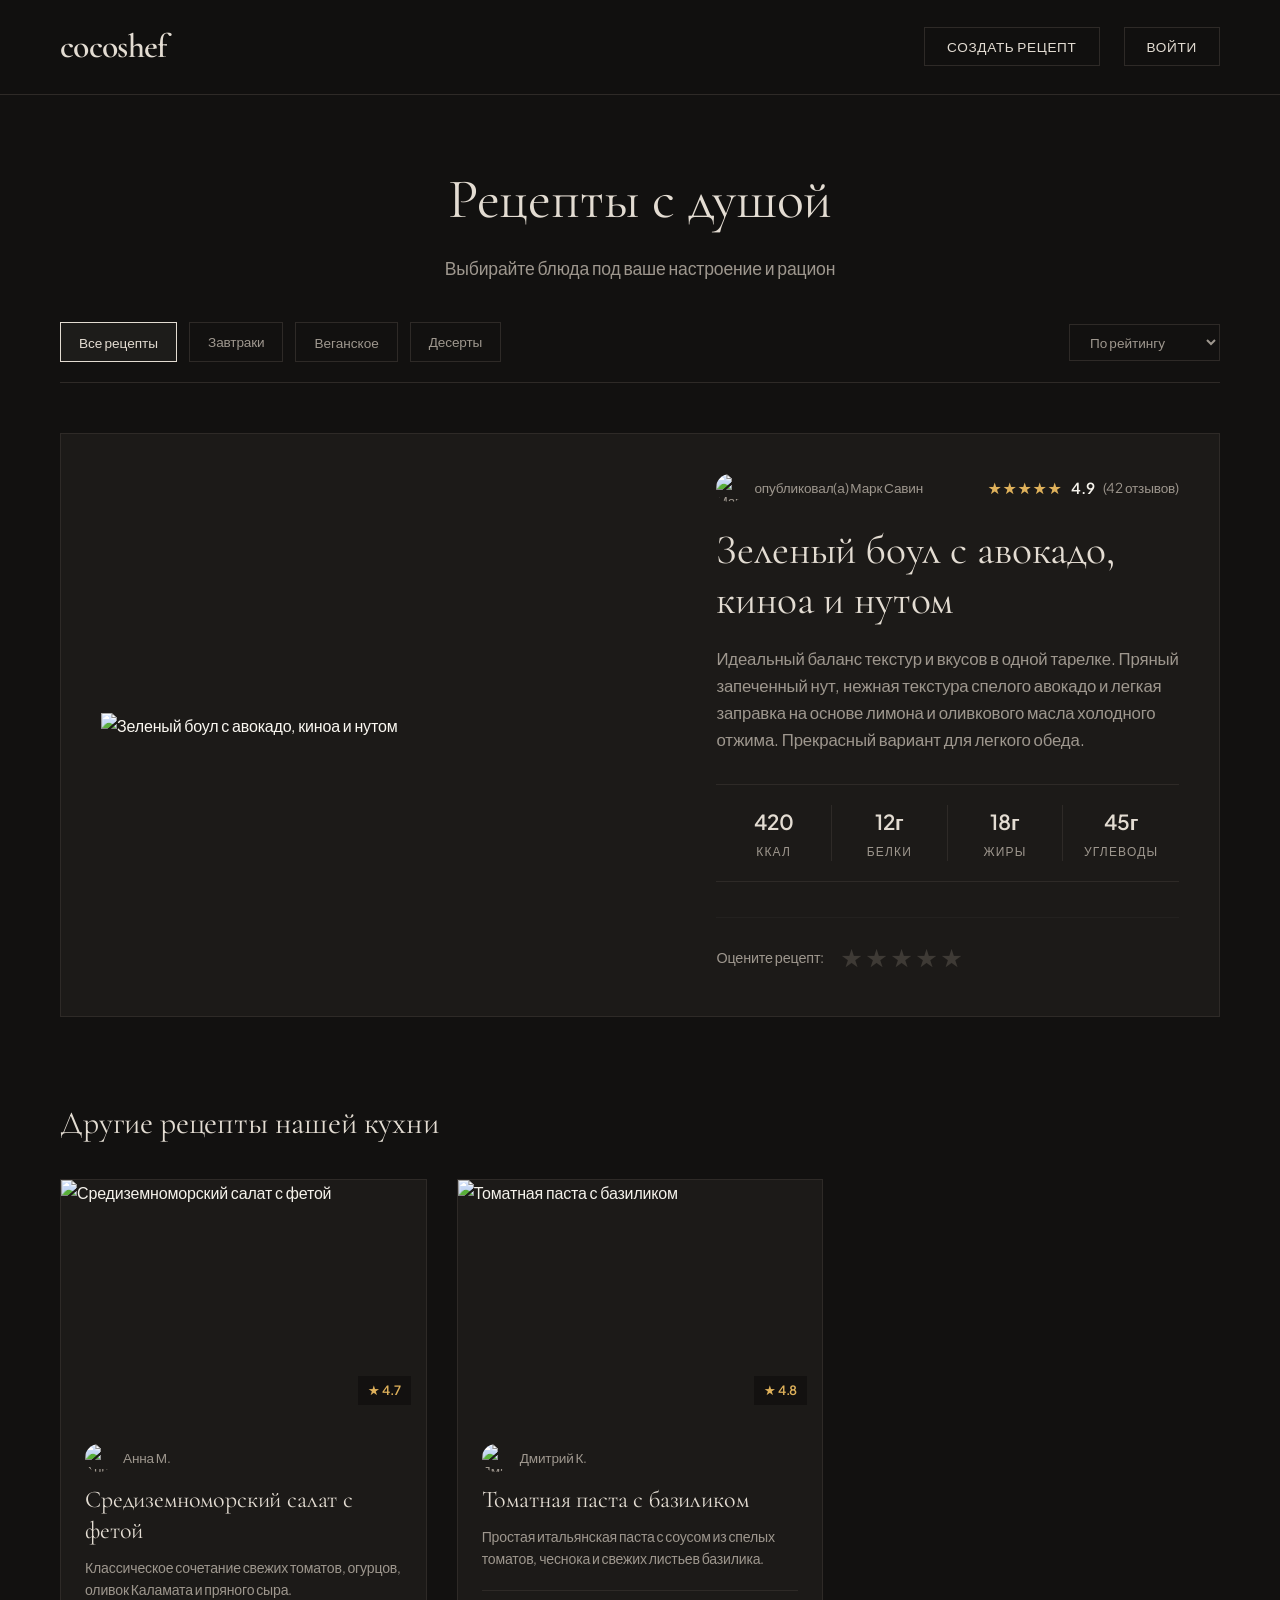
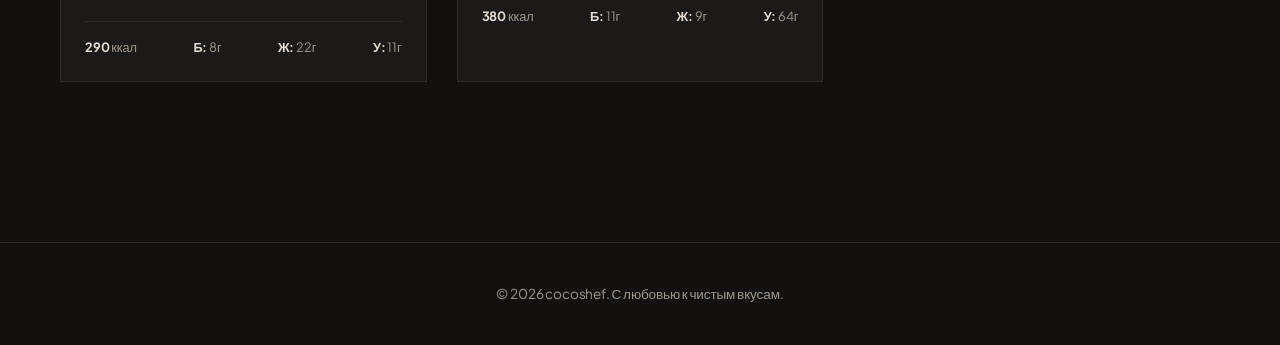
==== src/frontend/main.html @ 36ad72a9 "Add files via upload" ====
<!DOCTYPE html>
<html lang="ru">
<head>
    <meta charset="UTF-8">
    <meta name="viewport" content="width=device-width, initial-scale=1.0">
    <title>cocoshef — Эстетика домашней кулинарии</title>
    <!-- Подключение благородных шрифтов -->
    <link rel="preconnect" href="https://fonts.googleapis.com">
    <link rel="preconnect" href="https://fonts.gstatic.com" crossorigin>
    <link href="https://fonts.googleapis.com/css2?family=Cormorant+Garamond:ital,wght@0,400;0,600;1,400&family=Plus+Jakarta+Sans:wght@300;400;500;600&display=swap" rel="stylesheet">
    <link rel="stylesheet" href="style.css">
</head>
<body>

    <!-- Шапка сайта -->
    <header class="header">
        <div class="header-container">
            <a href="#" class="logo" id="logo-link">cocoshef</a>
            <nav class="nav">
                <a href="#" class="nav-link active" id="nav-recipes"></a>
                <a href="#" class="nav-link hidden" id="nav-my-profile">Мой профиль</a>
            </nav>
            <div class="user-actions">
                <button class="btn btn-secondary" id="btn-create-recipe-trigger">Создать рецепт</button>

                <!-- Кнопка входа для неавторизованных -->
                <button class="btn btn-secondary" id="auth-trigger-btn">Войти</button>

                <!-- Блок профиля для авторизованных -->
                <div class="profile-preview hidden" id="profile-block">
                    <div class="avatar-container" id="profile-avatar-container">
                        <!-- Сюда вставится аватар или заглушка -->
                    </div>
                    <span class="profile-name" id="profile-display-name">Гость</span>
                    <button class="logout-btn" id="logout-btn">Выйти</button>
                </div>
            </div>
        </div>
    </header>

    <main class="main-content">
        
        <!-- ЛЕНТА РЕЦЕПТОВ (ГЛАВНЫЙ ЭКРАН) -->
        <div id="view-feed">
            <section class="filter-section">
                <h1 class="page-title">Рецепты с душой</h1>
                <p class="page-subtitle">Выбирайте блюда под ваше настроение и рацион</p>
                
                <div class="filter-wrapper">
                    <div class="filter-group">
                        <button class="filter-btn active">Все рецепты</button>
                        <a href="breakfast.html" class="filter-btn">Завтраки</a>
                        <button class="filter-btn">Веганское</button>
                        <a href="deserts.html" class="filter-btn">Десерты</a>
                    </div>
                    <div class="sort-select-wrapper">
                        <select class="sort-select">
                            <option>По рейтингу</option>
                            <option>Сначала новые</option>
                        </select>
                    </div>
                </div>
            </section>

            <!-- Главный выделенный рецепт -->
            <section class="recipe-detail-container" id="featured-recipe-container">
                <!-- Рендерится динамически из JS -->
            </section>

            <!-- Сетка похожих рецептов -->
            <section class="similar-section">
                <h3 class="section-divider-title">Другие рецепты нашей кухни</h3>
                <div class="recipe-grid" id="recipes-grid">
                    <!-- Карточки рендерятся динамически из JS -->
                </div>
            </section>
        </div>


        <!-- ЛИЧНЫЙ КАБИНЕТ (ПРОФИЛЬ) -->
        <div id="view-profile" class="hidden">
            <section class="profile-header-card">
                <div class="profile-info-big">
                    <div class="big-avatar-container" id="profile-big-avatar">
                        <!-- Аватарка или заглушка -->
                    </div>
                    <div class="profile-text-meta">
                        <h2 class="profile-user-name" id="profile-user-name">Имя пользователя</h2>
                        <p class="profile-user-login" id="profile-user-login">@login</p>
                        <p class="profile-stats">Рецептов опубликовано: <span id="profile-recipes-count">0</span></p>
                    </div>
                </div>
            </section>

            <section class="user-recipes-section">
                <h3 class="section-divider-title">Мои кулинарные шедевры</h3>
                <div class="recipe-grid" id="user-recipes-grid">
                    <!-- Сюда попадут только рецепты текущего пользователя -->
                </div>
                <div class="empty-state hidden" id="empty-profile-state">
                    <p>Вы еще не поделились своими рецептами.</p>
                    <button class="btn btn-secondary" id="btn-create-first-recipe">Создать первый рецепт</button>
                </div>
            </section>
        </div>

    </main>


    <!-- МОДАЛЬНОЕ ОКНО АВТОРИЗАЦИИ / РЕГИСТРАЦИИ -->
    <div class="modal-overlay hidden" id="auth-modal">
        <div class="modal-card">
            <button class="modal-close" id="modal-close-btn">&times;</button>
            <div class="modal-tabs">
                <button class="tab-btn active" id="tab-login">Вход</button>
                <button class="tab-btn" id="tab-register">Регистрация</button>
            </div>

            <div class="auth-error-msg hidden" id="auth-error">Неверный логин или пароль</div>

            <!-- Вход -->
            <form id="login-form" class="auth-form">
                <div class="form-group">
                    <label>Логин (никнейм)</label>
                    <input type="text" id="login-username" required placeholder="Введите логин">
                </div>
                <div class="form-group">
                    <label>Пароль</label>
                    <input type="password" id="login-password" required placeholder="Ваш пароль">
                </div>
                <button type="submit" class="btn btn-submit">Войти на сайт</button>
            </form>

            <!-- Регистрация -->
            <form id="register-form" class="auth-form hidden">
                <div class="form-group">
                    <label>Ваше имя</label>
                    <input type="text" id="reg-name" required placeholder="Имя для отображения">
                </div>
                <div class="form-group">
                    <label>Логин</label>
                    <input type="text" id="reg-username" required placeholder="Уникальный никнейм">
                </div>
                <div class="form-group">
                    <label>Пароль</label>
                    <input type="password" id="reg-password" required minlength="4" placeholder="Минимум 4 символа">
                </div>
                <!-- Загрузка аватара -->
                <div class="form-group">
                    <label>Аватар (необязательно)</label>
                    <div class="file-upload-wrapper">
                        <input type="file" id="reg-avatar" accept="image/*">
                        <span class="file-custom-btn">Выбрать файл</span>
                        <span class="file-name-display" id="avatar-file-name">Файл не выбран</span>
                    </div>
                    <div class="avatar-preview-box hidden" id="avatar-preview-container">
                        <img id="avatar-preview" src="" alt="Предпросмотр">
                    </div>
                </div>
                <button type="submit" class="btn btn-submit">Зарегистрироваться</button>
            </form>
        </div>
    </div>


    <!-- МОДАЛЬНОЕ ОКНО СОЗДАНИЯ РЕЦЕПТА -->
    <div class="modal-overlay hidden" id="recipe-modal">
        <div class="modal-card modal-large">
            <button class="modal-close" id="recipe-modal-close-btn">&times;</button>
            <h2 class="modal-title-aesthetic">Новый рецепт</h2>
            <p class="modal-subtitle-aesthetic">Поделитесь вашим кулинарным искусством</p>

            <form id="create-recipe-form" class="auth-form">
                <div class="form-group">
                    <label>Название блюда</label>
                    <input type="text" id="rec-title" required placeholder="Например: Пряный тыквенный суп">
                </div>

                <div class="form-group">
                    <label>Описание и способ приготовления</label>
                    <textarea id="rec-desc" required placeholder="Опишите процесс приготовления, детали подачи и ваши секреты..."></textarea>
                </div>

                <!-- Блок КБЖУ в ряд -->
                <div class="kbju-inputs-row">
                    <div class="form-group">
                        <label>Калории (ккал)</label>
                        <input type="number" id="rec-kcal" required placeholder="0">
                    </div>
                    <div class="form-group">
                        <label>Белки (г)</label>
                        <input type="number" id="rec-b" required placeholder="0">
                    </div>
                    <div class="form-group">
                        <label>Жиры (г)</label>
                        <input type="number" id="rec-j" required placeholder="0">
                    </div>
                    <div class="form-group">
                        <label>Углеводы (г)</label>
                        <input type="number" id="rec-u" required placeholder="0">
                    </div>
                </div>

                <!-- Фото рецепта -->
                <div class="form-group">
                    <label>Фотография готового блюда</label>
                    <div class="file-upload-wrapper">
                        <input type="file" id="rec-image" accept="image/*" required>
                        <span class="file-custom-btn">Загрузить фото</span>
                        <span class="file-name-display" id="recipe-file-name">Файл не выбран</span>
                    </div>
                    <div class="recipe-preview-box hidden" id="recipe-preview-container">
                        <img id="recipe-preview" src="" alt="Готовое блюдо">
                    </div>
                </div>

                <button type="submit" class="btn btn-submit">Опубликовать в cocoshef</button>
            </form>
        </div>
    </div>


    <footer class="footer">
        <p>&copy; 2026 cocoshef. С любовью к чистым вкусам.</p>
    </footer>

    <!-- ЛОГИКА САЙТА (JAVASCRIPT) -->
    <script>
        document.addEventListener('DOMContentLoaded', () => {
            
            // --- ЭЛЕМЕНТЫ НАВИГАЦИИ И ЭКРАНОВ ---
            const viewFeed = document.getElementById('view-feed');
            const viewProfile = document.getElementById('view-profile');
            const navRecipes = document.getElementById('nav-recipes');
            const navMyProfile = document.getElementById('nav-my-profile');
            const logoLink = document.getElementById('logo-link');

            // --- КНОПКИ И БЛОКИ АВТОРИЗАЦИИ ---
            const authTriggerBtn = document.getElementById('auth-trigger-btn');
            const profileBlock = document.getElementById('profile-block');
            const profileDisplayName = document.getElementById('profile-display-name');
            const profileAvatarContainer = document.getElementById('profile-avatar-container');
            const logoutBtn = document.getElementById('logout-btn');

            // --- МОДАЛКА ВХОДА/РЕГИСТРАЦИИ ---
            const authModal = document.getElementById('auth-modal');
            const modalCloseBtn = document.getElementById('modal-close-btn');
            const tabLogin = document.getElementById('tab-login');
            const tabRegister = document.getElementById('tab-register');
            const loginForm = document.getElementById('login-form');
            const registerForm = document.getElementById('register-form');
            const authError = document.getElementById('auth-error');

            // Аватар в регистрации
            const regAvatarInput = document.getElementById('reg-avatar');
            const avatarFileName = document.getElementById('avatar-file-name');
            const avatarPreviewContainer = document.getElementById('avatar-preview-container');
            const avatarPreview = document.getElementById('avatar-preview');
            let base64Avatar = ""; // Хранит строку аватара

            // --- МОДАЛКА СОЗДАНИЯ РЕЦЕПТА ---
            const btnCreateRecipeTrigger = document.getElementById('btn-create-recipe-trigger');
            const recipeModal = document.getElementById('recipe-modal');
            const recipeModalCloseBtn = document.getElementById('recipe-modal-close-btn');
            const createRecipeForm = document.getElementById('create-recipe-form');
            const recImageInput = document.getElementById('rec-image');
            const recipeFileName = document.getElementById('recipe-file-name');
            const recipePreviewContainer = document.getElementById('recipe-preview-container');
            const recipePreview = document.getElementById('recipe-preview');
            const btnCreateFirstRecipe = document.getElementById('btn-create-first-recipe');
            let base64RecipeImg = ""; // Хранит строку изображения блюда

            // --- КОНТЕЙНЕРЫ ДЛЯ РЕЦЕПТОВ ---
            const featuredRecipeContainer = document.getElementById('featured-recipe-container');
            const recipesGrid = document.getElementById('recipes-grid');
            const userRecipesGrid = document.getElementById('user-recipes-grid');
            const emptyProfileState = document.getElementById('empty-profile-state');

            // --- ПРОФИЛЬНЫЕ ЭЛЕМЕНТЫ ---
            const profileBigAvatar = document.getElementById('profile-big-avatar');
            const profileUserName = document.getElementById('profile-user-name');
            const profileUserLogin = document.getElementById('profile-user-login');
            const profileRecipesCount = document.getElementById('profile-recipes-count');


            // ================= ДАННЫЕ ПО УМОЛЧАНИЮ =================
            const defaultRecipes = [
                {
                    id: 1,
                    title: "Зеленый боул с авокадо, киноа и нутом",
                    description: "Идеальный баланс текстур и вкусов в одной тарелке. Пряный запеченный нут, нежная текстура спелого авокадо и легкая заправка на основе лимона и оливкового масла холодного отжима. Прекрасный вариант для легкого обеда.",
                    kbju: { k: 420, b: 12, j: 18, u: 45 },
                    image: "https://images.unsplash.com/photo-1540420773420-3366772f4999?auto=format&fit=crop&q=80&w=800",
                    rating: 4.9,
                    votes: 42,
                    author: { name: "Марк Савин", login: "mark", avatar: "https://images.unsplash.com/photo-1507003211169-0a1dd7228f2d?auto=format&fit=crop&q=80&w=100" }
                },
                {
                    id: 2,
                    title: "Средиземноморский салат с фетой",
                    description: "Классическое сочетание свежих томатов, огурцов, оливок Каламата и пряного сыра.",
                    kbju: { k: 290, b: 8, j: 22, u: 11 },
                    image: "https://images.unsplash.com/photo-1512621776951-a57141f2eefd?auto=format&fit=crop&q=80&w=600",
                    rating: 4.7,
                    votes: 18,
                    author: { name: "Анна М.", login: "anna", avatar: "https://images.unsplash.com/photo-1494790108377-be9c29b29330?auto=format&fit=crop&q=80&w=100" }
                },
                {
                    id: 3,
                    title: "Томатная паста с базиликом",
                    description: "Простая итальянская паста с соусом из спелых томатов, чеснока и свежих листьев базилика.",
                    kbju: { k: 380, b: 11, j: 9, u: 64 },
                    image: "https://images.unsplash.com/photo-1476124369491-e7addf5db371?auto=format&fit=crop&q=80&w=600",
                    rating: 4.8,
                    votes: 29,
                    author: { name: "Дмитрий К.", login: "dima", avatar: "https://images.unsplash.com/photo-1535713875002-d1d0cf377fde?auto=format&fit=crop&q=80&w=100" }
                }
            ];

            // Проверяем или инициализируем базу рецептов в localStorage
            if (!localStorage.getItem('recipes')) {
                localStorage.setItem('recipes', JSON.stringify(defaultRecipes));
            }


            // ================= НАВИГАЦИЯ МЕЖДУ СТРАНИЦАМИ =================
            function showView(viewName) {
                if (viewName === 'feed') {
                    viewFeed.classList.remove('hidden');
                    viewProfile.classList.add('hidden');
                    navRecipes.classList.add('active');
                    navMyProfile.classList.remove('active');
                } else if (viewName === 'profile') {
                    viewFeed.classList.add('hidden');
                    viewProfile.classList.remove('hidden');
                    navRecipes.classList.remove('active');
                    navMyProfile.classList.add('active');
                    renderProfilePage();
                }
                window.scrollTo(0,0);
            }

            navRecipes.addEventListener('click', (e) => { e.preventDefault(); showView('feed'); });
            navMyProfile.addEventListener('click', (e) => { e.preventDefault(); showView('profile'); });
            logoLink.addEventListener('click', (e) => { e.preventDefault(); showView('feed'); });
            profileAvatarContainer.addEventListener('click', () => showView('profile'));


            // ================= РЕНДЕРИНГ АВАТАРОК И ЗАГЛУШЕК =================
            // Генерирует красивую монохромную заглушку с первой буквой имени
            function getAvatarHtml(user, sizeClass = "avatar") {
                if (user && user.avatar) {
                    return `<img src="${user.avatar}" alt="${user.name}" class="${sizeClass}">`;
                }
                const firstLetter = user && user.name ? user.name.charAt(0).toUpperCase() : '?';
                return `<div class="${sizeClass} avatar-placeholder">${firstLetter}</div>`;
            }


            // ================= АВТОРИЗАЦИЯ & ПРОФИЛЬ =================
            function checkAuth() {
                const currentUser = JSON.parse(localStorage.getItem('currentUser'));
                if (currentUser) {
                    authTriggerBtn.classList.add('hidden');
                    profileBlock.classList.remove('hidden');
                    navMyProfile.classList.remove('hidden');
                    profileDisplayName.textContent = currentUser.name;
                    profileAvatarContainer.innerHTML = getAvatarHtml(currentUser, "avatar");
                } else {
                    authTriggerBtn.classList.remove('hidden');
                    profileBlock.classList.add('hidden');
                    navMyProfile.classList.add('hidden');
                    showView('feed'); // если разлогинились, уходим с профиля
                }
            }

            // Открыть модалку входа
            authTriggerBtn.addEventListener('click', () => {
                authModal.classList.remove('hidden');
                switchTab('login');
            });

            modalCloseBtn.addEventListener('click', () => authModal.classList.add('hidden'));

            function switchTab(type) {
                authError.classList.add('hidden');
                if (type === 'login') {
                    tabLogin.classList.add('active');
                    tabRegister.classList.remove('active');
                    loginForm.classList.remove('hidden');
                    registerForm.classList.add('hidden');
                } else {
                    tabRegister.classList.add('active');
                    tabLogin.classList.remove('active');
                    registerForm.classList.remove('hidden');
                    loginForm.classList.add('hidden');
                }
            }

            tabLogin.addEventListener('click', () => switchTab('login'));
            tabRegister.addEventListener('click', () => switchTab('register'));

            // Обработка загрузки аватара в форму регистрации
            regAvatarInput.addEventListener('change', (e) => {
                const file = e.target.files[0];
                if (file) {
                    avatarFileName.textContent = file.name;
                    const reader = new FileReader();
                    reader.onload = function(evt) {
                        base64Avatar = evt.target.result;
                        avatarPreview.src = base64Avatar;
                        avatarPreviewContainer.classList.remove('hidden');
                    };
                    reader.readAsDataURL(file);
                } else {
                    avatarFileName.textContent = "Файл не выбран";
                    avatarPreviewContainer.classList.add('hidden');
                    base64Avatar = "";
                }
            });

            // Форма входа
            loginForm.addEventListener('submit', (e) => {
                e.preventDefault();
                const usernameVal = document.getElementById('login-username').value.trim();
                const passwordVal = document.getElementById('login-password').value;

                const users = JSON.parse(localStorage.getItem('users')) || [];
                const foundUser = users.find(u => u.login.toLowerCase() === usernameVal.toLowerCase() && u.password === passwordVal);

                if (foundUser) {
                    localStorage.setItem('currentUser', JSON.stringify(foundUser));
                    checkAuth();
                    authModal.classList.add('hidden');
                    loginForm.reset();
                    renderRecipes(); // перерендерить рецепты с обновленными кнопками
                } else {
                    authError.textContent = 'Неверный логин или пароль';
                    authError.classList.remove('hidden');
                }
            });

            // Форма регистрации
            registerForm.addEventListener('submit', (e) => {
                e.preventDefault();
                const nameVal = document.getElementById('reg-name').value.trim();
                const usernameVal = document.getElementById('reg-username').value.trim();
                const passwordVal = document.getElementById('reg-password').value;

                const users = JSON.parse(localStorage.getItem('users')) || [];
                const userExists = users.some(u => u.login.toLowerCase() === usernameVal.toLowerCase());

                if (userExists) {
                    authError.textContent = 'Этот логин уже занят!';
                    authError.classList.remove('hidden');
                } else {
                    const newUser = { 
                        name: nameVal, 
                        login: usernameVal, 
                        password: passwordVal,
                        avatar: base64Avatar || null // сохраняем аватар или null
                    };
                    users.push(newUser);
                    localStorage.setItem('users', JSON.stringify(users));

                    localStorage.setItem('currentUser', JSON.stringify(newUser));
                    checkAuth();
                    authModal.classList.add('hidden');
                    registerForm.reset();
                    avatarFileName.textContent = "Файл не выбран";
                    avatarPreviewContainer.classList.add('hidden');
                    base64Avatar = "";
                    renderRecipes();
                }
            });

            // Выход
            logoutBtn.addEventListener('click', () => {
                localStorage.removeItem('currentUser');
                checkAuth();
                renderRecipes();
            });


            // ================= СОЗДАНИЕ РЕЦЕПТОВ =================
            btnCreateRecipeTrigger.addEventListener('click', () => {
                const currentUser = localStorage.getItem('currentUser');
                if (!currentUser) {
                    // Если не авторизован — требуем войти
                    authModal.classList.remove('hidden');
                    switchTab('login');
                } else {
                    recipeModal.classList.remove('hidden');
                }
            });

            if (btnCreateFirstRecipe) {
                btnCreateFirstRecipe.addEventListener('click', () => {
                    recipeModal.classList.remove('hidden');
                });
            }

            recipeModalCloseBtn.addEventListener('click', () => recipeModal.classList.add('hidden'));

            // Загрузка фото в создание рецепта
            recImageInput.addEventListener('change', (e) => {
                const file = e.target.files[0];
                if (file) {
                    recipeFileName.textContent = file.name;
                    const reader = new FileReader();
                    reader.onload = function(evt) {
                        base64RecipeImg = evt.target.result;
                        recipePreview.src = base64RecipeImg;
                        recipePreviewContainer.classList.remove('hidden');
                    };
                    reader.readAsDataURL(file);
                } else {
                    recipeFileName.textContent = "Файл не выбран";
                    recipePreviewContainer.classList.add('hidden');
                    base64RecipeImg = "";
                }
            });

            // Отправка формы создания рецепта
            createRecipeForm.addEventListener('submit', (e) => {
                e.preventDefault();
                const currentUser = JSON.parse(localStorage.getItem('currentUser'));
                if (!currentUser) return;

                const title = document.getElementById('rec-title').value.trim();
                const desc = document.getElementById('rec-desc').value.trim();
                const kcal = parseInt(document.getElementById('rec-kcal').value);
                const b = parseInt(document.getElementById('rec-b').value);
                const j = parseInt(document.getElementById('rec-j').value);
                const u = parseInt(document.getElementById('rec-u').value);

                const newRecipeObj = {
                    id: Date.now(), // генерация id на основе таймстампа
                    title: title,
                    description: desc,
                    kbju: { k: kcal, b: b, j: j, u: u },
                    image: base64RecipeImg,
                    rating: 5.0, // начальный рейтинг
                    votes: 1,
                    author: {
                        name: currentUser.name,
                        login: currentUser.login,
                        avatar: currentUser.avatar
                    }
                };

                const allRecipes = JSON.parse(localStorage.getItem('recipes')) || [];
                allRecipes.unshift(newRecipeObj); // добавляем в начало списка
                localStorage.setItem('recipes', JSON.stringify(allRecipes));

                // Сброс формы и закрытие
                createRecipeForm.reset();
                recipeFileName.textContent = "Файл не выбран";
                recipePreviewContainer.classList.add('hidden');
                base64RecipeImg = "";
                recipeModal.classList.add('hidden');

                // Обновляем отображение рецептов
                renderRecipes();
                
                // Перенаправляем в личный кабинет, чтобы увидеть свой рецепт
                showView('profile');
            });


            // ================= ДИНАМИЧЕСКИЙ РЕНДЕРИНГ РЕЦЕПТОВ =================
            function renderRecipes() {
                const allRecipes = JSON.parse(localStorage.getItem('recipes')) || [];
                if (allRecipes.length === 0) return;

                // 1. Рендерим главный выделенный рецепт (первый в списке)
                const featured = allRecipes[0];
                featuredRecipeContainer.innerHTML = `
                    <article class="main-recipe">
                        <div class="recipe-hero-image">
                            <img src="${featured.image}" alt="${featured.title}">
                        </div>
                        
                        <div class="recipe-content">
                            <div class="recipe-meta-top">
                                <a href="#" class="author-badge" data-author-login="${featured.author.login}">
                                    ${getAvatarHtml(featured.author, "avatar-sm")}
                                    <span>опубликовал(а) ${featured.author.name}</span>
                                </a>
                                <div class="rating-display">
                                    <div class="stars">★★★★★</div>
                                    <span class="rating-value">${featured.rating.toFixed(1)}</span>
                                    <span class="votes-count">(${featured.votes} отзывов)</span>
                                </div>
                            </div>

                            <h2 class="recipe-title">${featured.title}</h2>
                            <p class="recipe-description">${featured.description}</p>

                            <div class="kbju-container">
                                <div class="kbju-item">
                                    <span class="kbju-val">${featured.kbju.k}</span>
                                    <span class="kbju-label">Ккал</span>
                                </div>
                                <div class="kbju-item">
                                    <span class="kbju-val">${featured.kbju.b}г</span>
                                    <span class="kbju-label">Белки</span>
                                </div>
                                <div class="kbju-item">
                                    <span class="kbju-val">${featured.kbju.j}г</span>
                                    <span class="kbju-label">Жиры</span>
                                </div>
                                <div class="kbju-item">
                                    <span class="kbju-val">${featured.kbju.u}г</span>
                                    <span class="kbju-label">Углеводы</span>
                                </div>
                            </div>

                            <div class="rate-this" data-recipe-id="${featured.id}">
                                <span class="rate-title">Оцените рецепт:</span>
                                <div class="star-rating-input">
                                    <input type="radio" id="star5-${featured.id}" name="rate-${featured.id}" value="5"><label for="star5-${featured.id}"></label>
                                    <input type="radio" id="star4-${featured.id}" name="rate-${featured.id}" value="4"><label for="star4-${featured.id}"></label>
                                    <input type="radio" id="star3-${featured.id}" name="rate-${featured.id}" value="3"><label for="star3-${featured.id}"></label>
                                    <input type="radio" id="star2-${featured.id}" name="rate-${featured.id}" value="2"><label for="star2-${featured.id}"></label>
                                    <input type="radio" id="star1-${featured.id}" name="rate-${featured.id}" value="1"><label for="star1-${featured.id}"></label>
                                </div>
                            </div>
                        </div>
                    </article>
                `;

                // 2. Рендерим остальные рецепты в сетку (все, кроме первого)
                const gridRecipes = allRecipes.slice(1);
                recipesGrid.innerHTML = "";

                if (gridRecipes.length === 0) {
                    recipesGrid.innerHTML = `<p class="no-recipes-msg">Здесь пока только одно главное блюдо. Создайте свое!</p>`;
                } else {
                    gridRecipes.forEach(rec => {
                        const card = document.createElement('article');
                        card.className = 'recipe-card';
                        card.innerHTML = `
                            <div class="card-img-wrapper">
                                <img src="${rec.image}" alt="${rec.title}">
                                <div class="card-rating">★ ${rec.rating.toFixed(1)}</div>
                            </div>
                            <div class="card-body">
                                <div class="author-badge card-author">
                                    ${getAvatarHtml(rec.author, "avatar-sm")}
                                    <span>${rec.author.name}</span>
                                </div>
                                <h4 class="card-title">${rec.title}</h4>
                                <p class="card-desc">${rec.description}</p>
                                
                                <div class="card-kbju">
                                    <span><b>${rec.kbju.k}</b> ккал</span>
                                    <span><b>Б:</b> ${rec.kbju.b}г</span>
                                    <span><b>Ж:</b> ${rec.kbju.j}г</span>
                                    <span><b>У:</b> ${rec.kbju.u}г</span>
                                </div>
                            </div>
                        `;
                        recipesGrid.appendChild(card);
                    });
                }

                // Логика добавления оценок по клику на звезды
                setupRatingSystem();
            }


            // ================= СИСТЕМА ОЦЕНКИ (РЕЙТИНГ) =================
            function setupRatingSystem() {
                const ratingInputs = document.querySelectorAll('.star-rating-input input');
                ratingInputs.forEach(input => {
                    input.addEventListener('change', (e) => {
                        const ratingValue = parseInt(e.target.value);
                        const recipeId = e.target.name.split('-')[1];

                        const allRecipes = JSON.parse(localStorage.getItem('recipes')) || [];
                        const recipeIndex = allRecipes.findIndex(r => r.id == recipeId);

                        if (recipeIndex !== -1) {
                            // Формула перерасчета рейтинга
                            const r = allRecipes[recipeIndex];
                            const totalScore = (r.rating * r.votes) + ratingValue;
                            r.votes += 1;
                            r.rating = totalScore / r.votes;

                            allRecipes[recipeIndex] = r;
                            localStorage.setItem('recipes', JSON.stringify(allRecipes));
                            
                            // Мягко перерендерим данные
                            renderRecipes();
                        }
                    });
                });
            }


            // ================= ЛИЧНЫЙ КАБИНЕТ (РЕНДЕРИНГ) =================
            function renderProfilePage() {
                const currentUser = JSON.parse(localStorage.getItem('currentUser'));
                if (!currentUser) return;

                // Заполняем текстовую информацию
                profileBigAvatar.innerHTML = getAvatarHtml(currentUser, "profile-avatar-large");
                profileUserName.textContent = currentUser.name;
                profileUserLogin.textContent = `@${currentUser.login}`;

                // Ищем рецепты этого автора
                const allRecipes = JSON.parse(localStorage.getItem('recipes')) || [];
                const userRecipes = allRecipes.filter(r => r.author.login === currentUser.login);

                profileRecipesCount.textContent = userRecipes.length;

                userRecipesGrid.innerHTML = "";

                if (userRecipes.length === 0) {
                    emptyProfileState.classList.remove('hidden');
                } else {
                    emptyProfileState.classList.add('hidden');
                    userRecipes.forEach(rec => {
                        const card = document.createElement('article');
                        card.className = 'recipe-card';
                        card.innerHTML = `
                            <div class="card-img-wrapper">
                                <img src="${rec.image}" alt="${rec.title}">
                                <div class="card-rating">★ ${rec.rating.toFixed(1)}</div>
                            </div>
                            <div class="card-body">
                                <h4 class="card-title">${rec.title}</h4>
                                <p class="card-desc">${rec.description}</p>
                                <div class="card-kbju">
                                    <span><b>${rec.kbju.k}</b> ккал</span>
                                    <span><b>Б:</b> ${rec.kbju.b}г</span>
                                    <span><b>Ж:</b> ${rec.kbju.j}г</span>
                                </div>
                            </div>
                        `;
                        userRecipesGrid.appendChild(card);
                    });
                }
            }


            // Инициализация при старте
            checkAuth();
            renderRecipes();
        });
    </script>
</body>
</html>
---- src/frontend/style.css ----
:root {
    --bg-dark: #121110;        /* Глубокий темный трюфель */
    --bg-card: #1c1a18;        /* Мягкий черный для блоков */
    --accent-pastel: #e3dcd2;  /* Теплый пастельный крем */
    --accent-soft: #a7b3a5;    /* Мягкий шалфейный (зеленый) */
    --text-main: #f5f2eb;      /* Сливки (основной текст) */
    --text-muted: #9e978e;    /* Приглушенный песочный */
    --border-color: #2e2a27;   /* Тонкие стильные границы */
    --font-serif: 'Cormorant Garamond', Georgia, serif;
    --font-sans: 'Plus Jakarta Sans', sans-serif;
    --star-gold: #dfb15b;      /* Золото для рейтинга */
}

/* --- СБРОС СТИЛЕЙ --- */
* {
    margin: 0;
    padding: 0;
    box-sizing: border-box;
}

body {
    background-color: var(--bg-dark);
    color: var(--text-main);
    font-family: var(--font-sans);
    line-height: 1.6;
    letter-spacing: -0.01em;
}

/* Класс-помощник для скрытия элементов */
.hidden {
    display: none !important;
}

/* --- КНОПКИ И ССЫЛКИ --- */
a {
    color: inherit;
    text-decoration: none;
    transition: color 0.3s ease;
}

.btn {
    font-family: var(--font-sans);
    padding: 10px 22px;
    border: 1px solid transparent;
    cursor: pointer;
    font-size: 0.85rem;
    letter-spacing: 0.05em;
    text-transform: uppercase;
    transition: all 0.3s ease;
}

.btn-secondary {
    background: transparent;
    color: var(--accent-pastel);
    border-color: var(--border-color);
}

.btn-secondary:hover {
    background: var(--accent-pastel);
    color: var(--bg-dark);
    border-color: var(--accent-pastel);
}

/* --- ШАПКА САЙТА (HEADER) --- */
.header {
    border-bottom: 1px solid var(--border-color);
    position: sticky;
    top: 0;
    background-color: rgba(18, 17, 16, 0.9);
    backdrop-filter: blur(10px);
    z-index: 100;
}

.header-container {
    max-width: 1200px;
    margin: 0 auto;
    padding: 20px;
    display: flex;
    justify-content: space-between;
    align-items: center;
}

.logo {
    font-family: var(--font-serif);
    font-size: 2.1rem;
    font-weight: 600;
    letter-spacing: -0.02em;
    color: var(--accent-pastel);
}

.nav {
    display: flex;
    gap: 32px;
}

.nav-link {
    font-size: 0.9rem;
    color: var(--text-muted);
    font-weight: 500;
}

.nav-link:hover, .nav-link.active {
    color: var(--accent-pastel);
}

.user-actions {
    display: flex;
    align-items: center;
    gap: 24px;
}

/* Блок профиля в шапке */
.profile-preview {
    display: flex;
    align-items: center;
    gap: 12px;
}

.avatar {
    width: 36px;
    height: 36px;
    border-radius: 50%;
    object-fit: cover;
    border: 1px solid var(--border-color);
}

.profile-name {
    font-size: 0.9rem;
    font-weight: 500;
    color: var(--accent-pastel);
}

.logout-btn {
    background: transparent;
    border: none;
    color: var(--text-muted);
    font-size: 0.75rem;
    text-transform: uppercase;
    letter-spacing: 0.05em;
    cursor: pointer;
    transition: color 0.3s;
    padding: 2px 8px;
    border-bottom: 1px dashed var(--border-color);
}

.logout-btn:hover {
    color: #e57373;
    border-bottom-color: #e57373;
}

/* --- СЕКЦИЯ ФИЛЬТРАЦИИ --- */
.main-content {
    max-width: 1200px;
    margin: 0 auto;
    padding: 60px 20px;
}

.page-title {
    font-family: var(--font-serif);
    font-size: 3.5rem;
    font-weight: 400;
    text-align: center;
    margin-bottom: 10px;
    color: var(--accent-pastel);
}

.page-subtitle {
    text-align: center;
    color: var(--text-muted);
    font-size: 1.1rem;
    margin-bottom: 40px;
}

.filter-wrapper {
    display: flex;
    justify-content: space-between;
    align-items: center;
    border-bottom: 1px solid var(--border-color);
    padding-bottom: 20px;
    margin-bottom: 50px;
    flex-wrap: wrap;
    gap: 20px;
}

.filter-group {
    display: flex;
    gap: 12px;
    flex-wrap: wrap;
}

.filter-btn {
    background: transparent;
    border: 1px solid var(--border-color);
    color: var(--text-muted);
    padding: 8px 18px;
    font-size: 0.85rem;
    cursor: pointer;
    font-family: var(--font-sans);
    transition: all 0.25s ease;
}

.filter-btn:hover, .filter-btn.active {
    border-color: var(--accent-pastel);
    color: var(--accent-pastel);
    background-color: rgba(227, 220, 210, 0.05);
}

.sort-select {
    background: var(--bg-dark);
    color: var(--text-muted);
    border: 1px solid var(--border-color);
    padding: 8px 16px;
    font-family: var(--font-sans);
    font-size: 0.85rem;
    outline: none;
    cursor: pointer;
}

/* --- ДЕТАЛЬНАЯ СТРАНИЦА РЕЦЕПТА --- */
.recipe-detail-container {
    margin-bottom: 80px;
}

.main-recipe {
    display: grid;
    grid-template-columns: 1.1fr 0.9fr;
    gap: 50px;
    align-items: center;
    background-color: var(--bg-card);
    border: 1px solid var(--border-color);
    padding: 40px;
}

.recipe-hero-image img {
    width: 100%;
    height: 500px;
    object-fit: cover;
    filter: grayscale(10%) contrast(105%);
}

.recipe-meta-top {
    display: flex;
    justify-content: space-between;
    align-items: center;
    margin-bottom: 24px;
    flex-wrap: wrap;
    gap: 15px;
}

/* Автор рецепта */
.author-badge {
    display: inline-flex;
    align-items: center;
    gap: 10px;
    font-size: 0.85rem;
    color: var(--text-muted);
}

.avatar-sm {
    width: 28px;
    height: 28px;
    border-radius: 50%;
    object-fit: cover;
}

.author-badge:hover span {
    color: var(--accent-pastel);
}

/* Звездный рейтинг */
.rating-display {
    display: flex;
    align-items: center;
    gap: 8px;
}

.stars {
    color: var(--star-gold);
    letter-spacing: 2px;
    font-size: 0.95rem;
}

.rating-value {
    font-weight: 600;
    font-size: 0.95rem;
}

.votes-count {
    color: var(--text-muted);
    font-size: 0.85rem;
}

.recipe-title {
    font-family: var(--font-serif);
    font-size: 2.6rem;
    line-height: 1.2;
    font-weight: 400;
    margin-bottom: 20px;
    color: var(--accent-pastel);
}

.recipe-description {
    color: var(--text-muted);
    font-size: 1.05rem;
    margin-bottom: 30px;
}

/* КБЖУ */
.kbju-container {
    display: grid;
    grid-template-columns: repeat(4, 1fr);
    border-top: 1px solid var(--border-color);
    border-bottom: 1px solid var(--border-color);
    padding: 20px 0;
    margin-bottom: 35px;
    text-align: center;
}

.kbju-item {
    border-right: 1px solid var(--border-color);
}

.kbju-item:last-child {
    border-right: none;
}

.kbju-val {
    display: block;
    font-size: 1.3rem;
    font-weight: 600;
    color: var(--accent-pastel);
}

.kbju-label {
    display: block;
    font-size: 0.75rem;
    text-transform: uppercase;
    color: var(--text-muted);
    letter-spacing: 0.1em;
    margin-top: 4px;
}

/* Оценка (CSS звезды) */
.rate-this {
    display: flex;
    align-items: center;
    gap: 15px;
    border-top: 1px solid rgba(255,255,255,0.03);
    padding-top: 20px;
}

.rate-title {
    font-size: 0.9rem;
    color: var(--text-muted);
}

.star-rating-input {
    display: flex;
    flex-direction: row-reverse;
    justify-content: flex-end;
}

.star-rating-input input {
    display: none;
}

.star-rating-input label {
    font-size: 1.5rem;
    color: #3e3a35;
    cursor: pointer;
    transition: color 0.2s ease;
    padding: 0 2px;
}

.star-rating-input label:before {
    content: "★";
}

.star-rating-input input:checked ~ label,
.star-rating-input label:hover,
.star-rating-input label:hover ~ label {
    color: var(--star-gold);
}

/* --- СЕКЦИЯ ПОХОЖИХ РЕЦЕПТОВ --- */
.similar-section {
    margin-top: 80px;
}

.section-divider-title {
    font-family: var(--font-serif);
    font-size: 2rem;
    font-weight: 400;
    margin-bottom: 30px;
    color: var(--accent-pastel);
}

.recipe-grid {
    display: grid;
    grid-template-columns: repeat(3, 1fr);
    gap: 30px;
}

.recipe-card {
    background-color: var(--bg-card);
    border: 1px solid var(--border-color);
    transition: transform 0.3s ease, border-color 0.3s ease;
}

.recipe-card:hover {
    transform: translateY(-5px);
    border-color: #403b37;
}

.card-img-wrapper {
    position: relative;
    overflow: hidden;
    height: 240px;
}

.card-img-wrapper img {
    width: 100%;
    height: 100%;
    object-fit: cover;
    transition: transform 0.5s ease;
}

.recipe-card:hover .card-img-wrapper img {
    transform: scale(1.05);
}

.card-rating {
    position: absolute;
    bottom: 15px;
    right: 15px;
    background: rgba(18, 17, 16, 0.85);
    padding: 4px 10px;
    font-size: 0.8rem;
    font-weight: 600;
    color: var(--star-gold);
    backdrop-filter: blur(5px);
}

.card-body {
    padding: 24px;
}

.card-author {
    margin-bottom: 12px;
}

.card-title {
    font-family: var(--font-serif);
    font-size: 1.5rem;
    font-weight: 400;
    line-height: 1.3;
    margin-bottom: 10px;
    color: var(--accent-pastel);
}

.card-desc {
    color: var(--text-muted);
    font-size: 0.88rem;
    margin-bottom: 20px;
    display: -webkit-box;
    -webkit-line-clamp: 2;
    -webkit-box-orient: vertical;
    overflow: hidden;
}

.card-kbju {
    border-top: 1px solid var(--border-color);
    padding-top: 15px;
    display: flex;
    justify-content: space-between;
    font-size: 0.8rem;
    color: var(--text-muted);
}

.card-kbju b {
    color: var(--accent-pastel);
}

/* --- СТИЛИ ДЛЯ МОДАЛЬНОГО ОКНА (AUTH MODAL) --- */
.modal-overlay {
    position: fixed;
    top: 0;
    left: 0;
    width: 100%;
    height: 100%;
    background-color: rgba(10, 9, 8, 0.9);
    backdrop-filter: blur(8px);
    display: flex;
    justify-content: center;
    align-items: center;
    z-index: 200;
    transition: opacity 0.3s ease;
}

.modal-card {
    background-color: var(--bg-card);
    border: 1px solid var(--border-color);
    width: 100%;
    max-width: 420px;
    padding: 40px;
    position: relative;
    box-shadow: 0 20px 40px rgba(0, 0, 0, 0.5);
}

.modal-close {
    position: absolute;
    top: 20px;
    right: 20px;
    background: transparent;
    border: none;
    color: var(--text-muted);
    font-size: 1.8rem;
    cursor: pointer;
    line-height: 1;
    transition: color 0.2s;
}

.modal-close:hover {
    color: var(--accent-pastel);
}

.modal-tabs {
    display: flex;
    border-bottom: 1px solid var(--border-color);
    margin-bottom: 30px;
}

.tab-btn {
    flex: 1;
    background: transparent;
    border: none;
    padding: 12px 0;
    color: var(--text-muted);
    font-family: var(--font-sans);
    font-size: 0.9rem;
    font-weight: 500;
    cursor: pointer;
    text-transform: uppercase;
    letter-spacing: 0.05em;
    position: relative;
    transition: color 0.3s;
}

.tab-btn:hover, .tab-btn.active {
    color: var(--accent-pastel);
}

.tab-btn.active::after {
    content: '';
    position: absolute;
    bottom: -1px;
    left: 0;
    width: 100%;
    height: 1px;
    background-color: var(--accent-pastel);
}

/* Формы */
.auth-form {
    display: flex;
    flex-direction: column;
    gap: 20px;
}

.form-group {
    display: flex;
    flex-direction: column;
    gap: 8px;
}

.form-group label {
    font-size: 0.78rem;
    text-transform: uppercase;
    letter-spacing: 0.08em;
    color: var(--text-muted);
}

.form-group input {
    background-color: transparent;
    border: 1px solid var(--border-color);
    color: var(--text-main);
    padding: 12px 16px;
    font-family: var(--font-sans);
    font-size: 0.95rem;
    outline: none;
    transition: border-color 0.3s ease;
}

.form-group input:focus {
    border-color: var(--accent-soft);
}

.btn-submit {
    background-color: var(--accent-pastel);
    color: var(--bg-dark);
    font-weight: 600;
    margin-top: 10px;
}

.btn-submit:hover {
    background-color: var(--text-main);
}

.auth-error-msg {
    color: #e57373;
    background-color: rgba(229, 115, 115, 0.08);
    border: 1px solid rgba(229, 115, 115, 0.2);
    padding: 12px;
    font-size: 0.85rem;
    text-align: center;
    margin-bottom: 20px;
}

/* --- ПОДВАЛ (FOOTER) --- */
.footer {
    border-top: 1px solid var(--border-color);
    padding: 40px 20px;
    text-align: center;
    color: var(--text-muted);
    font-size: 0.85rem;
    margin-top: 100px;
}

/* --- АДАПТИВНОСТЬ (RESPONSIVE) --- */
@media (max-width: 968px) {
    .main-recipe {
        grid-template-columns: 1fr;
        padding: 20px;
    }
    .recipe-hero-image img {
        height: 350px;
    }
    .recipe-grid {
        grid-template-columns: repeat(2, 1fr);
    }
    .page-title {
        font-size: 2.8rem;
    }
}

@media (max-width: 650px) {
    .recipe-grid {
        grid-template-columns: 1fr;
    }
    .header-container {
        flex-direction: column;
        gap: 15px;
    }
    .nav {
        gap: 15px;
    }
}
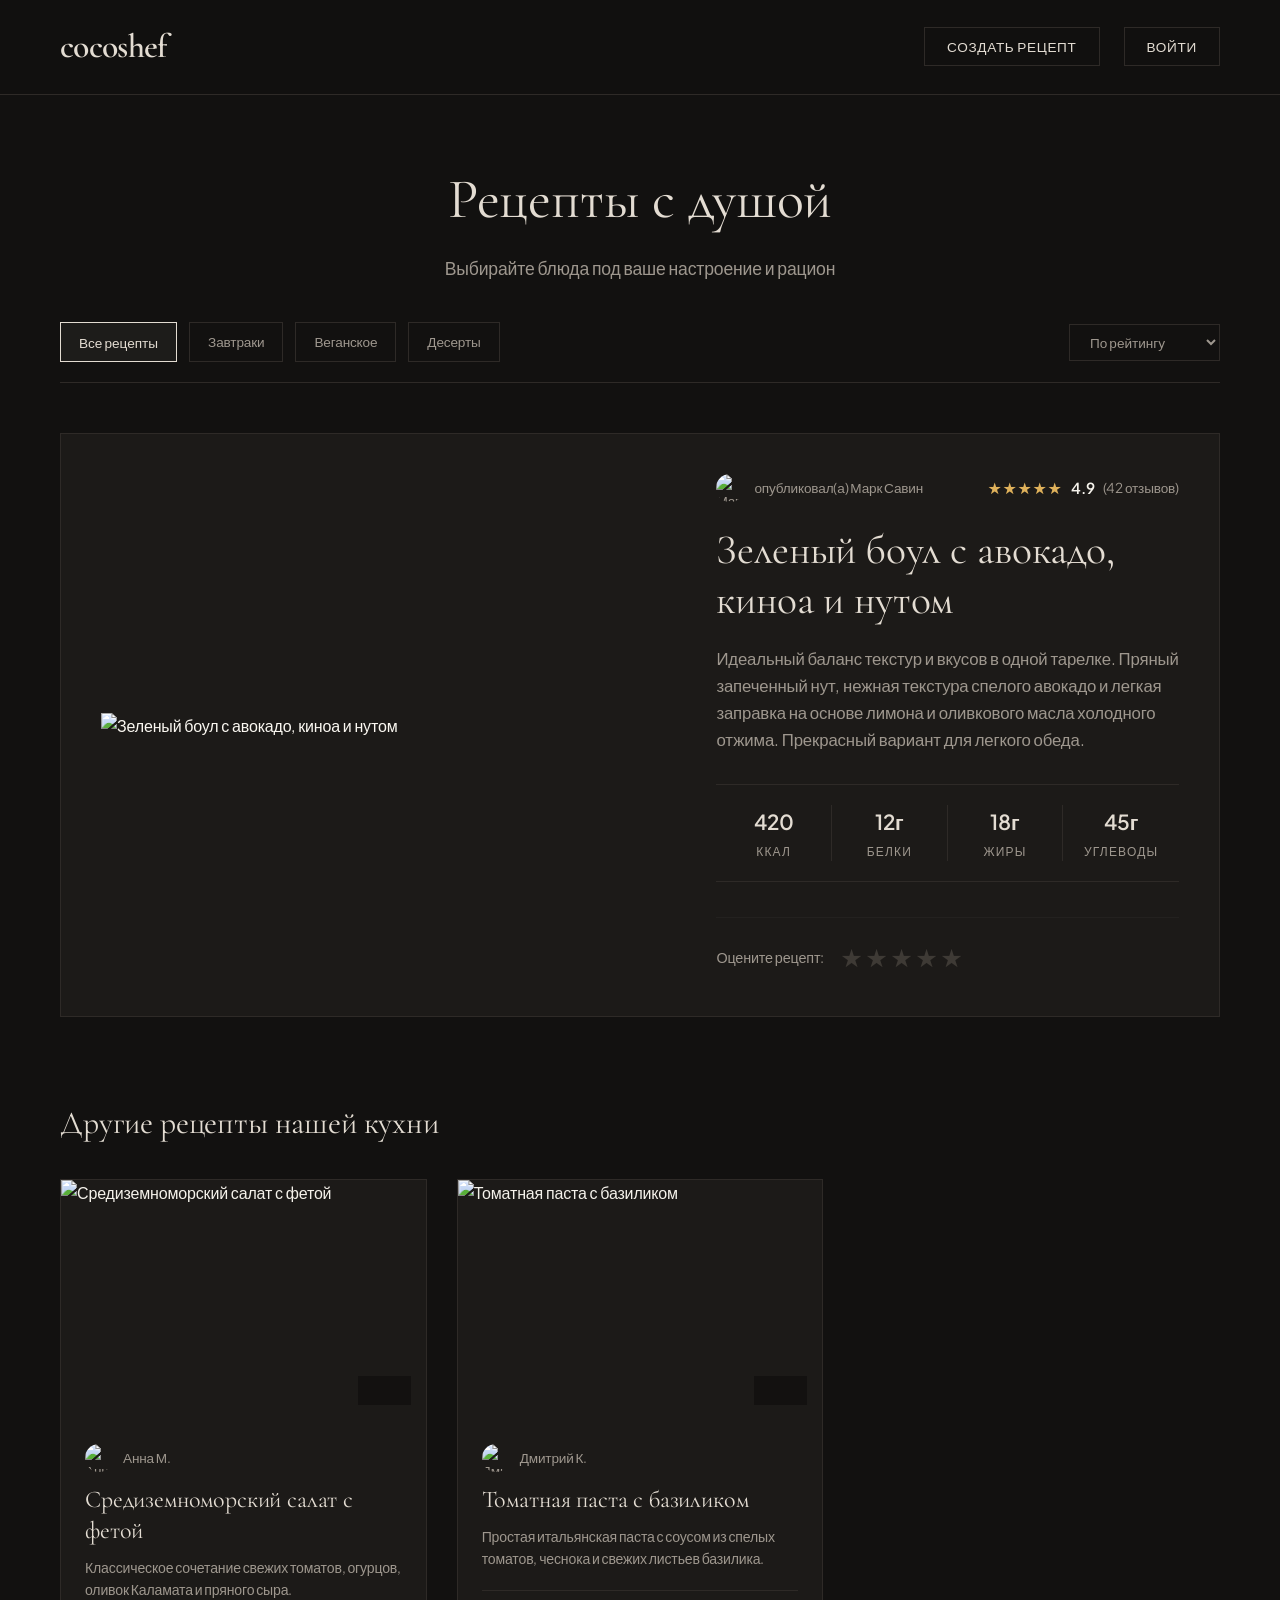
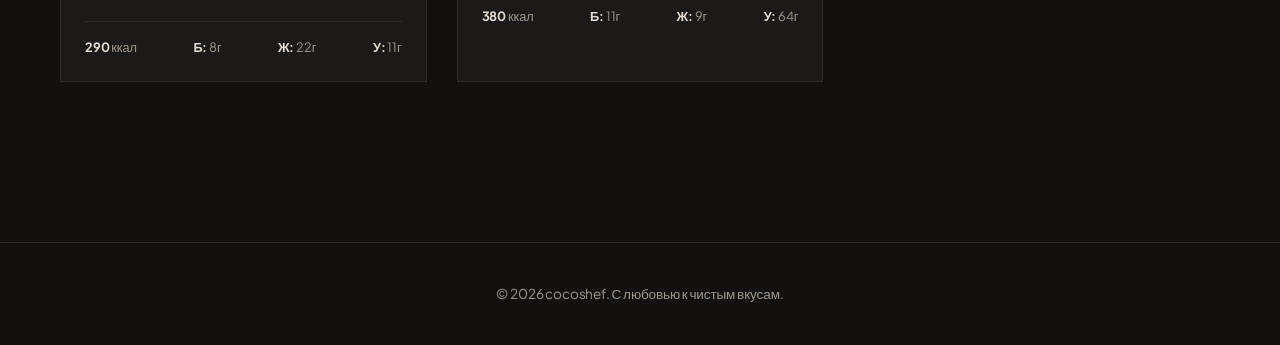
==== commit 97ec4e3f: "Add files via upload" ====
--- a/src/frontend/main.html
+++ b/src/frontend/main.html
@@ -50,7 +50,7 @@
                     <div class="filter-group">
                         <button class="filter-btn active">Все рецепты</button>
                         <a href="breakfast.html" class="filter-btn">Завтраки</a>
-                        <button class="filter-btn">Веганское</button>
+                 <a href="vegan.html" class="filter-btn">Веганское</a>
                         <a href="deserts.html" class="filter-btn">Десерты</a>
                     </div>
                     <div class="sort-select-wrapper">
--- a/src/frontend/style.css
+++ b/src/frontend/style.css
@@ -1,4 +1,3 @@
-
 :root {
     --bg-dark: #121110;        /* Глубокий темный трюфель */
     --bg-card: #1c1a18;        /* Мягкий черный для блоков */
@@ -657,4 +656,63 @@
     }
 }
 
-
+/* ===== НОВЫЕ СТИЛИ ДЛЯ ВЕГАН-СТРАНИЦЫ ===== */
+/* Дополнительные стили для карточек веган-рецептов */
+#vegan-grid .recipe-card .card-kbju {
+    display: flex;
+    flex-wrap: wrap;
+    gap: 8px 12px;
+}
+
+#vegan-grid .recipe-card .card-kbju span {
+    font-size: 0.8rem;
+}
+
+/* Адаптив для веган-сетки */
+@media (max-width: 968px) {
+    #vegan-grid {
+        grid-template-columns: repeat(2, 1fr);
+    }
+}
+
+@media (max-width: 650px) {
+    #vegan-grid {
+        grid-template-columns: 1fr;
+    }
+}
+
+/* Стили для заглушки аватара (если вдруг понадобится) */
+.avatar-placeholder {
+    display: flex;
+    align-items: center;
+    justify-content: center;
+    background: var(--border-color);
+    color: var(--accent-pastel);
+    font-family: var(--font-serif);
+    font-weight: 600;
+}
+
+.avatar-placeholder.avatar-sm {
+    width: 28px;
+    height: 28px;
+    border-radius: 50%;
+    font-size: 12px;
+}
+
+/* Для больших аватаров в профиле */
+.profile-avatar-large {
+    width: 120px;
+    height: 120px;
+    border-radius: 50%;
+    object-fit: cover;
+    border: 2px solid var(--border-color);
+}
+
+.avatar-placeholder.profile-avatar-large {
+    width: 120px;
+    height: 120px;
+    border-radius: 50%;
+    font-size: 48px;
+    background: var(--border-color);
+    color: var(--accent-pastel);
+}
